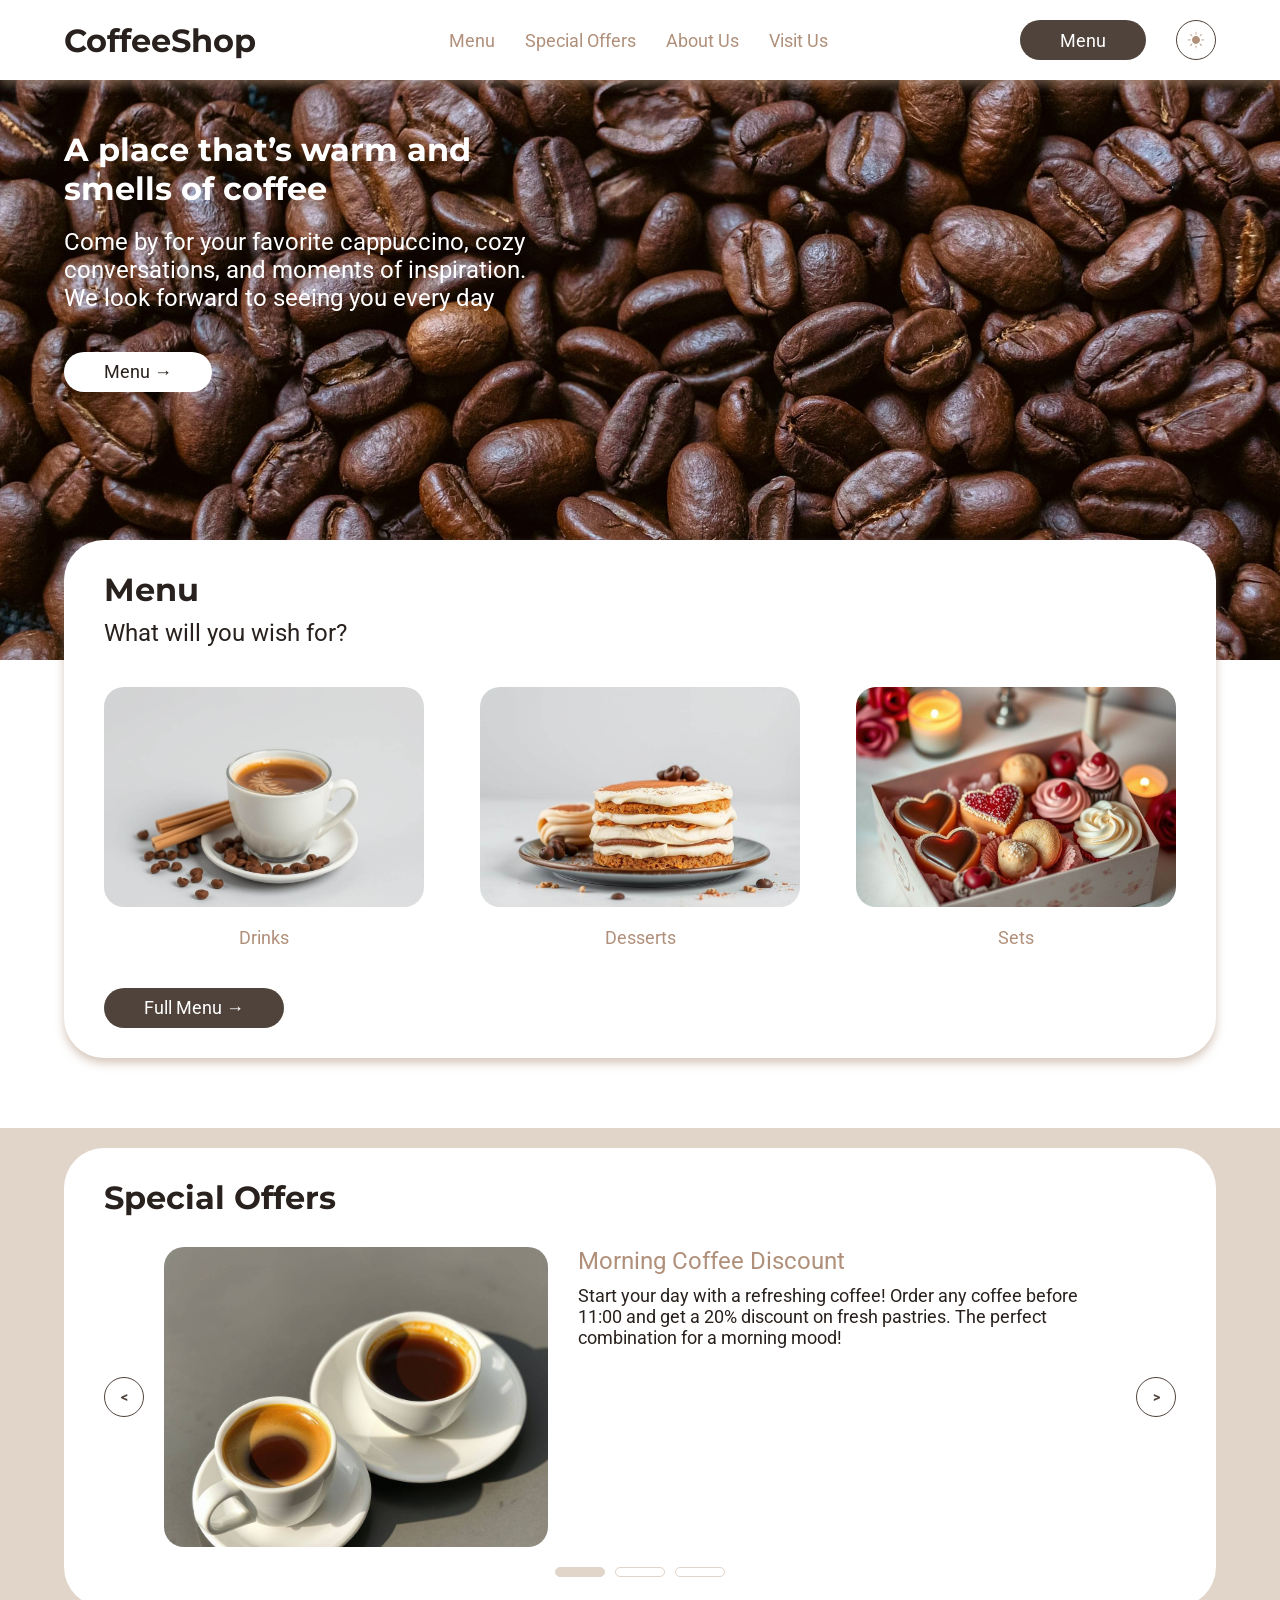
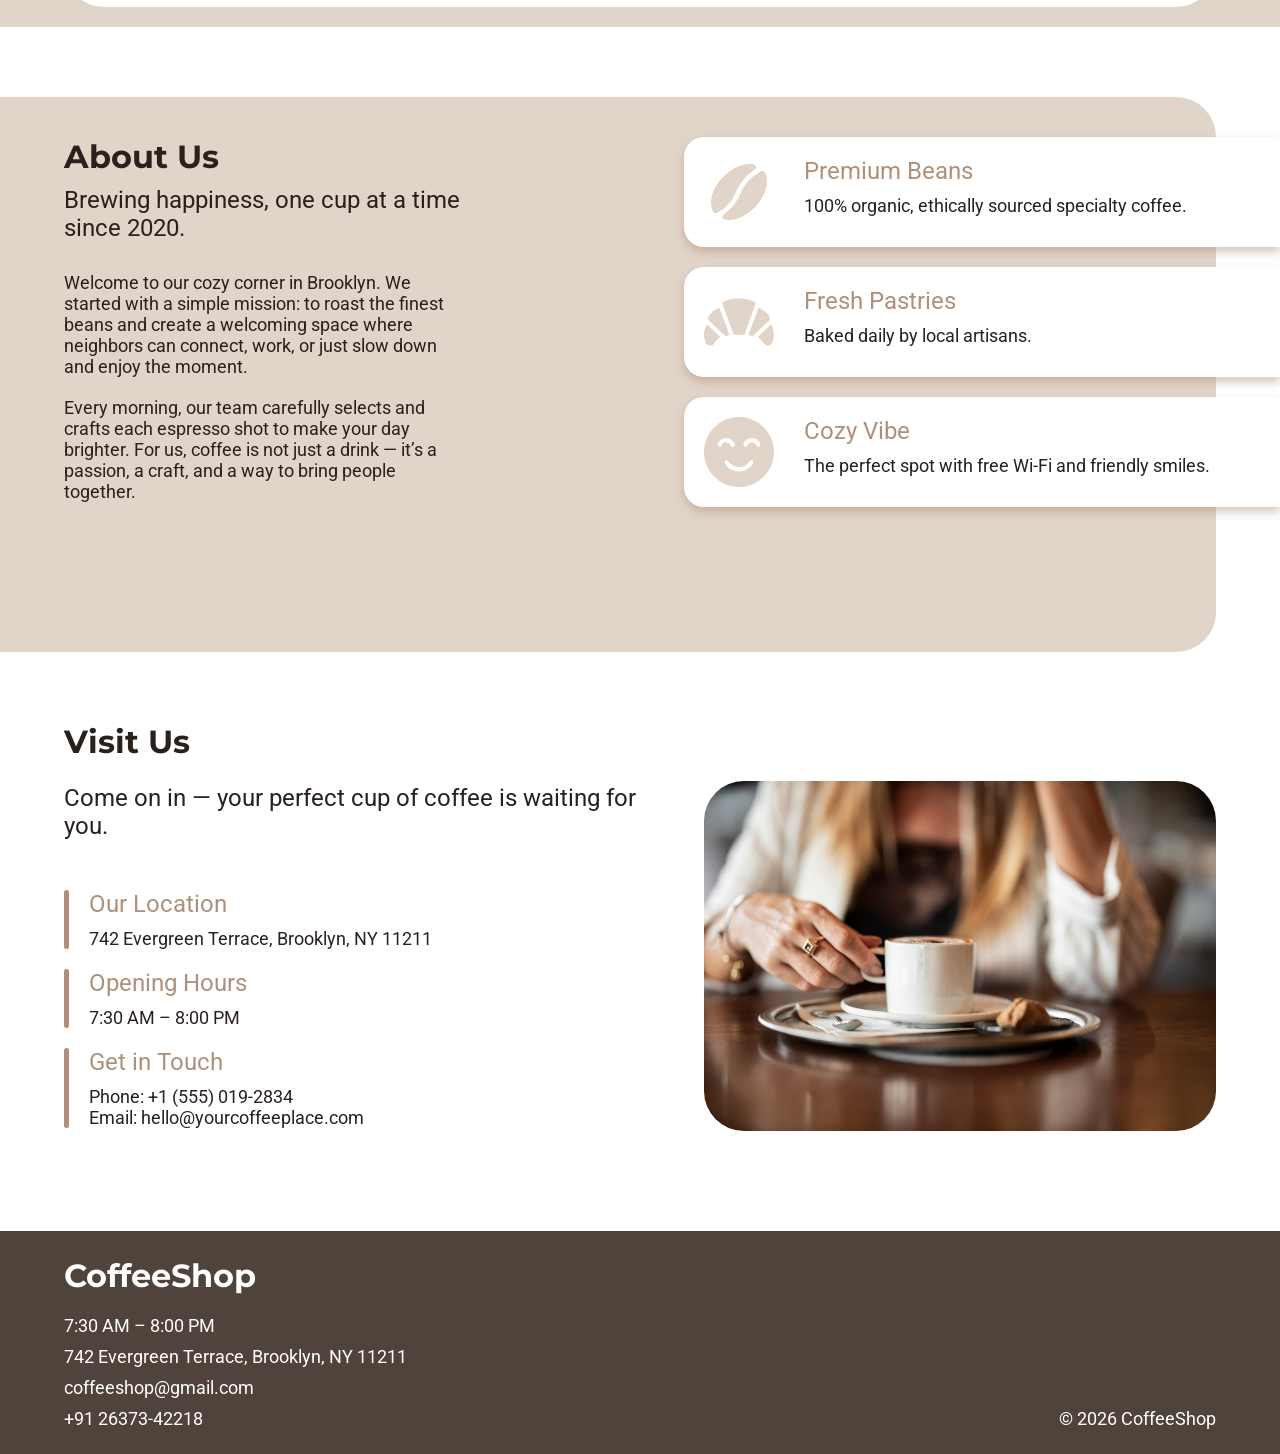
==== index.html @ b6a2ad68 "feat: add burger menu" ====
<!DOCTYPE html>
<html lang="en">
<head>
  <meta charset="UTF-8">
  <meta name="viewport" content="width=device-width, initial-scale=1.0">
  <link rel="stylesheet" href="css/style.css">
  <link rel="icon" href="assets/images/favicon.ico">
  <title>Landing Page</title>
</head>
<body id="body" class="light">
  <header class="header drop-shadow">
    <div class="flex-row main-container header__container">
      <h1 class="font-title-1"><a href="index.html">CoffeeShop</a></h1>
      <nav class="desktop">
        <ul class="flex-row gap-60 header-nav">
          <li><a class="font-body accent-text" href="#menu">Menu</a></li>
          <li><a class="font-body accent-text" href="#specialOffers">Special Offers</a></li>
          <li><a class="font-body accent-text" href="#aboutUs">About Us</a></li>
          <li><a class="font-body accent-text" href="#visitUs">Visit Us</a></li>
        </ul>
      </nav>
      <div class="flex-row gap-30">
        <button class="main-button desktop" onclick="window.location.href='menu.html'">Menu</button>
        <button class="icon-button burger-button" id="burgerButton"><img src="assets/images/burger-light.svg" alt="Burger Menu" id="burgerButtonIcon"></button>
        <button class="icon-button" onclick="changeTheme()" id="themeButton"><img src="assets/images/dark-theme.svg" alt="Change theme" id="themeButtonIcon"></button>
      </div>
    </div>
  </header>
  <main class="flex-col gap-70">
    <div id="burgerMenu" class="burger-menu main-container drop-shadow">
      <nav>
        <ul class="flex-col gap-20 header-nav">
          <li><a class="font-title-2 accent-text burger-link" href="index.html#menu">Menu</a></li>
          <li><a class="font-title-2 accent-text burger-link" href="index.html#specialOffers">Special Offers</a></li>
          <li><a class="font-title-2 accent-text burger-link" href="index.html#aboutUs">About Us</a></li>
          <li><a class="font-title-2 accent-text burger-link" href="index.html#visitUs">Visit Us</a></li>
        </ul>
      </nav>
    </div>
    <section class="hero" id="hero">
      <div class="flex-col gap-40 main-container">
        <div class="flex-col gap-20 hero__info">
          <h2 class="font-title-1 white-text">A place that’s warm and smells of coffee</h2>
          <p class="font-title-2 white-text">Come by for your favorite cappuccino, cozy conversations, and moments of inspiration. We look forward to seeing you every day</p>
        </div>
        <button class="main-button white-button" onclick="window.location.href='menu.html'">Menu →</button>
      </div>
    </section>
    <section class="flex-col gap-40 main-container menu drop-shadow" id="menu">
      <div class="flex-col gap-10">
        <h2 class="font-title-1">Menu</h2>
        <p class="font-title-2">What will you wish for?</p>
      </div>
      <div class="flex-row menu__categories">
        <div class="flex-col gap-20 menu__category">
          <a href="menu.html">
            <div class="image-wrapper">
              <img src="assets/images/drinks.jpg" alt="Drinks category">
            </div>
          </a>
          <p class="font-body accent-text">Drinks</p>
        </div>
        <div class="flex-col gap-20  menu__category">
          <a href="menu.html">
            <div class="image-wrapper">
              <img src="assets/images/desserts.jpg" alt="Desserts category">
            </div>
          </a>
          <p class="font-body accent-text">Desserts</p>
        </div>
        <div class="flex-col gap-20  menu__category">
          <a href="menu.html">
            <div class="image-wrapper">
              <img src="assets/images/desserts-for-two-set.jpg" alt="Sets category">
            </div>
          </a>
          <p class="font-body accent-text">Sets</p>
        </div>
      </div>
      <button class="main-button" onclick="window.location.href='menu.html'">Full Menu →</button>
    </section>
    <section class="flex-col gap-30 special-offers" id="specialOffers">
      <div class="flex-col gap-30 main-container">
        <h1 class="font-title-1">Special Offers</h1>
        <div class="flex-col gap-20 special-offers__carousel">
          <div class="flex-row gap-20 carousel__viewport">
            <button class="icon-button tablet" id="leftButton"><</button>
              <div class="flex-row gap-30 slide">
                <div class="image-wrapper">
                  <img id="slideImg" src="assets/images/morning-coffee-discount.jpg" alt="Morning Coffee Discount">
                </div>
                <div class="flex-col gap-10">
                  <h2 class="font-title-2 accent-text" id="slideTitle">Morning Coffee Discount</h2>
                  <p class="font-body" id="slideDescription">Start your day with a refreshing coffee! Order any coffee before 11:00 and get a 20% discount on fresh pastries. The perfect combination for a morning mood!</p>
                </div>
              </div>
            <button class="icon-button tablet" id="rightButton">></button>
          </div>
          <div class="flex-row gap-10" id="sliderIndicators">
            <div class="carousel__indicator active"></div>
            <div class="carousel__indicator"></div>
          </div>
        </div>
      </div>
    </section>
    <section id="aboutUs">
      <div class="about-us__bg">
        <div class="flex-col gap-30 about-us__info">
          <div class="flex-col gap-10">
            <h2 class="font-title-1">About Us</h2>
            <p class="font-title-2">Brewing happiness, one cup at a time since 2020.</p>
          </div>
          <div class="flex-col gap-20">
            <p class="font-body">Welcome to our cozy corner in Brooklyn. We started with a simple mission: to roast the finest beans and create a welcoming space where neighbors can connect, work, or just slow down and enjoy the moment.</p>
            <p class="font-body">Every morning, our team carefully selects and crafts each espresso shot to make your day brighter. For us, coffee is not just a drink — it’s a passion, a craft, and a way to bring people together.</p>
          </div>
        </div>
        <div class="flex-col gap-20 about-us__features">
          <div class="flex-row gap-30 about-us__feature-item drop-shadow">
            <div class="image-wrapper">
              <img id="iconCoffeeBean" src="assets/images/coffee-bean-light.svg" alt="">
            </div>
            <div class="flex-col gap-10">
              <p class="font-title-2 accent-text"> Premium Beans</p>
              <p class="font-body">100% organic, ethically sourced specialty coffee.</p>
            </div>
          </div>
          <div class="flex-row gap-30 about-us__feature-item drop-shadow">
            <div class="image-wrapper">
              <img id="iconBakery" src="assets/images/bakery-light.svg" alt="">
            </div>
            <div class="flex-col gap-10">
              <p class="font-title-2 accent-text">Fresh Pastries</p>
              <p class="font-body">Baked daily by local artisans.</p>
            </div>
          </div>
          <div class="flex-row gap-30 about-us__feature-item drop-shadow">
            <div class="image-wrapper">
              <img id="iconSmile" src="assets/images/smile-light.svg" alt="">
            </div>
            <div class="flex-col gap-10">
              <p class="font-title-2 accent-text">Cozy Vibe</p>
              <p class="font-body">The perfect spot with free Wi-Fi and friendly smiles.</p>
            </div>
          </div>
        </div>
      </div>
    </section>
    <section class="flex-col gap-20 main-container visit-us" id="visitUs">
      <h2 class="font-title-1">Visit Us</h2>
      <div class="flex-row gap-40 visit-us__info">
        <div class="flex-col gap-50">
          <p class="font-title-2">Come on in — your perfect cup of coffee is waiting for you.</p>
          <div class="flex-col gap-20">
            <div class="flex-row gap-20">
              <div class="visit-us__indicator"></div>
              <div class="flex-col gap-10">
                <h3 class="font-title-2 accent-text">Our Location</h3>
                <p class="font-body">742 Evergreen Terrace, Brooklyn, NY 11211</p>
              </div>
            </div>
            <div class="flex-row gap-20">
              <div class="visit-us__indicator"></div>
              <div class="flex-col gap-10">
                <h3 class="font-title-2 accent-text">Opening Hours</h3>
                <p class="font-body">7:30 AM – 8:00 PM</p>
              </div>
            </div>
            <div class="flex-row gap-20">
              <div class="visit-us__indicator"></div>
              <div class="flex-col gap-10">
                <h3 class="font-title-2 accent-text">Get in Touch</h3>
                <p class="font-body">Phone: +1 (555) 019-2834<br>Email: hello@yourcoffeeplace.com</p>
              </div>
            </div>
          </div>
        </div>
        <div class="image-wrapper">
          <img src="assets/images/visit-us.jpg" alt="">
        </div>
      </div>
    </section>
  </main>
  <footer class="footer">
    <div class="flex-row main-container">
      <div class="flex-col gap-20">
        <p class="font-title-1 white-text">CoffeeShop</p>
        <ul class="flex-col gap-10">
          <li><p class="font-body white-text">7:30 AM – 8:00 PM</p></li>
          <li><a target="_blank" href="https://maps.app.goo.gl/vK4vZaT15pXgo4U5A" class="font-body white-text">742 Evergreen Terrace, Brooklyn, NY 11211</a></li>
          <li><a target="_blank" href="mailto:coffeeshop@gmail.com" class="font-body white-text">coffeeshop@gmail.com</a></li>
          <li><a target="_blank" href="tel:+912637342218" class="font-body white-text">+91 26373-42218</a></li>
        </ul>
      </div>
      <p class="font-body white-text">© 2026 CoffeeShop</p>
    </div>
  </footer>
  <script src="js/main.js"></script>
</body>
</html>
---- css/style.css ----
@font-face {
  font-family: Roboto;
  src: url(/assets/fonts/Roboto-VariableFont_wdth\,wght.ttf);
}

@font-face {
  font-family: Montserrat;
  src: url(/assets/fonts/Montserrat-VariableFont_wght.ttf);
}

html {
  scroll-behavior: smooth;
}

body.dark {
  --color-background: var(--clr-primitive-dark-brown);
  --color-text-main: var(--clr-primitive-white);
  --color-second-background: var(--clr-primitive-brown);
  --color-buttons: var(--clr-primitive-light-brown);

  --color-white: var(--clr-primitive-white);
  --color-accent: var(--clr-primitive-brown);
  --color-light-accent: var(--clr-primitive-light-brown);
  --color-beige: var(--clr-primitive-beige);
  --color-gray: var(--clr-primitive-gray);
  --color-black: var(--clr-primitive-black);

  .drop-shadow {
    filter: drop-shadow(0px 5px 5px var(--clr-primitive-black-50));
  }
}

body.light {
  --color-background: var(--clr-primitive-white);
  --color-text-main: var(--clr-primitive-black);
  --color-second-background: var(--clr-primitive-beige);
  --color-buttons: var(--clr-primitive-brown);

  --color-white: var(--clr-primitive-white);
  --color-accent: var(--clr-primitive-brown);
  --color-light-accent: var(--clr-primitive-light-brown);
  --color-beige: var(--clr-primitive-beige);
  --color-gray: var(--clr-primitive-gray);
  --color-black: var(--clr-primitive-black);
  
  .drop-shadow {
    filter: drop-shadow(0px 5px 5px var(--clr-primitive-light-brown-50));
  }
}

body {
  display: flex;
  flex-direction: column;
  min-height: 100vh;
  background-color: var(--color-background);
}

main{
  flex: 1 0 auto;
}

section {
  scroll-margin-top: 100px;
}

:root {
  --clr-primitive-white: #FFFFFF;
  --clr-primitive-gray: #D9D9D9;
  --clr-primitive-brown: #50433C;
  --clr-primitive-dark-brown: #3a2f29;
  --clr-primitive-light-brown: #B0907A;
  --clr-primitive-light-brown-50: #b0907a83;
  --clr-primitive-beige: #E1D4C9;
  --clr-primitive-black: #29211d;
  --clr-primitive-black-50: #29211dbe;

  --color-text-main: var(--clr-primitive-black);
  --color-text-accent: var(--clr-primitive-light-brown);
  --color-text-white: var(--clr-primitive-white);

  --font-montserrat: 'Montserrat';
  --font-roboto: 'Roboto';

  --fs-h1: 32px;
  --fs-h2: 24px;
  --fs-body: 18px;
  --fs-caption: 14px;
  
  --fw-bold: 700;
  --fw-regular: 400;
}

a {
  text-decoration: none;
}

a:hover {
  text-decoration: underline;
}

h1 a {
  color: var(--color-text-main);
}

.font-title-1 {
  font-family: var(--font-montserrat);
  font-size: var(--fs-h1);
  font-weight: var(--fw-bold);
  color: var(--color-text-main);
}

.font-title-2 {
  font-family: var(--font-roboto);
  font-size: var(--fs-h2);
  font-weight: var(--fw-regular);
  color: var(--color-text-main);
}

.font-body {
  font-family: var(--font-roboto);
  font-size: var(--fs-body);
  font-weight: var(--fw-regular);
  color: var(--color-text-main);
}

.font-caption {
  font-family: var(--font-roboto);
  font-size: var(--fs-caption);
  color: var(--color-text-main);
  font-weight: var(--fw-regular);
}

.white-text {
  color: var(--color-text-white);
}

.accent-text {
  color: var(--color-text-accent);
}

* {
  margin: 0;
  padding: 0;
  box-sizing: border-box;
}

.main-container {
  margin: 0 auto;
  width: 1200px;
}

.header {
  background-color: var(--color-background);
  position: sticky;
  z-index: 10;
  top: 0;
}

.header ul, .footer ul {
  list-style: none;
}

.header__container {
  justify-content: space-between;
  height: 80px;
  align-items: center;
}

.main-button {
  background-color: var(--color-buttons);
  height: 40px;
  border: none;
  padding: 0 40px;
  border-radius: 20px;
  color: var(--color-text-white);
  font-family: var(--font-roboto);
  font-size: var(--fs-body);
  width: fit-content;
  transition: 0.3s;
}

.main-button:hover {
  background-color: var(--color-light-accent);
  color: var(--color-white);
  filter: drop-shadow(0px 0px 5px var(--color-light-accent) );
}

.icon-button {
  flex-shrink: 0;
  border: 1px solid var(--color-buttons);
  width: 40px;
  color: var(--color-buttons);
  height: 40px;
  font-family: var(--font-roboto);
  font-size: var(--fs-caption);
  font-weight: var(--fw-bold);
  background-color: var(--color-background);
  border-radius: 100px;
  transition: 0.2s;
  display: flex;
  align-items: center;
  justify-content: center;
}

.menu-grid-section{
  .main-container{
    align-items: center;
  }
}

.icon-button img {
  width: 20px;
}

.icon-button:hover{
  color: var(--color-text-accent);
  filter: drop-shadow(0px 0px 5px var(--color-beige) );
  border: 1px solid var(--color-light-accent);
}

.white-button {
  background-color: var(--color-white);
  color: var(--color-black);
}

.hero {
  height: 580px;
  background-color: var(--color-gray);
  background-image: url(/assets/images/hero-bg.jpg);
  background-position: center;
  background-repeat: no-repeat;
  background-size: cover;
  position: relative;
}

.hero__info{
  padding-top: 50px;
  width: 500px;
}

.menu {
  border-radius: 40px;
  padding: 30px 40px;
  margin-top: -190px;
  background-color: var(--color-background);

  .image-wrapper{
    width: 300px;
    height: 250px;
    border-radius: 20px;
    cursor: pointer;
  }

  img:hover {
    transform: scale(115%);
  }
}

.menu__categories {
  justify-content: space-between;
}

.menu__category {
  align-items: center;
}

.about-us__bg {
  position: relative;
  border-radius: 0 40px 40px 0;
  background-color: var(--color-second-background);
  margin-right: calc(( 100vw - 1200px)/2);
  padding: 40px 0 150px;
  padding-left: calc(( 100vw - 1200px)/2);
}

.about-us__features{
  display: flex;
  flex-direction: column;
  gap: 20px;
  position: absolute;
  top: 40px;
  right: calc(( 100vw - 1200px)/2*-1);

  .image-wrapper {
    width: 70px;
    height: 70px;
    border-radius: 10px;
  }
}

.about-us__feature-item {
  padding: 20px;
  border-radius: 20px 0 0 20px;
  background-color: var(--color-background);
  padding-right: calc(( 100vw - 1100px)/2);
}

.visit-us {
  .image-wrapper {
    border-radius: 40px;
    width: 670px;
    height: 350px;
  }
}

.image-wrapper {
  overflow: hidden;
  position: relative;
  flex-shrink: 0;

  img {
    position: absolute;
    width: 100%;
    height: 100%;
    object-fit: cover;
    object-position: center;
    transition: 0.5s;
  }
}

.about-us__info {
  width: 500px;
}
.flex-col{
  display: flex;
  flex-direction: column;
}
.flex-row{
  display: flex;
}

.gap-10{
  gap: 10px;
}
.gap-20{
  gap: 20px;
}
.gap-30{
  gap: 30px;
}
.gap-40{
  gap: 40px;
}
.gap-50{
  gap: 50px;
}
.gap-60{
  gap: 60px;
}
.gap-70{
  gap: 70px;
}

.visit-us__indicator {
  width: 5px;
  border-radius: 10px;
  background-color: var(--color-light-accent);
}

.visit-us__info {
  justify-content: space-between;
  align-items: center;
}

.footer {
  margin-top: 100px;
  background-color: var(--color-accent);
  padding: 25px 0;
  flex-shrink: 0;

  .main-container {
    justify-content: space-between;
    align-items: flex-end;
  }
}

.carousel__viewport {
  width: 100%;
  justify-content: space-between;
  align-items: center;
  
  .image-wrapper {
    width: 500px;
    height: 400px;
    border-radius: 20px;
  }

  .slide {
    width: 100%;
  }

}

.special-offers__carousel {
  align-items: center;
}

.carousel__indicator {
  width: 50px;
  height: 10px;
  border: 1px solid var(--color-second-background);
  border-radius: 100px;
}

.carousel__indicator.active {
  background-color: var(--color-second-background);
}

.special-offers {
  background-color: var(--color-second-background);
  padding: 20px 0;

  .main-container {
    border-radius: 40px;
    padding: 30px 40px;
    background-color: var(--color-background);
  }
}

.burger-menu{
  padding: 30px;
  background-color: var(--color-background);
  border-radius: 0 0 20px 20px;
  position: fixed;
  top: -100%;
  left: 50vw;
  transform: translateX(-50%);
  z-index: 5;
  transition: 0.3s;

  ul {
    list-style: none;
  }
}

.burger-button {
  display: none;
}

.burger-menu.active {
  top: 80px;
}

button {
  cursor: pointer;
}

.menu-section-heading {
  display: flex;
  gap: 50px;
  align-items: center;
  margin-bottom: 30px;
}
.pins{
  flex-wrap: wrap;
}
.menu-section-heading-line {
  height: 5px;
  width: 100%;
  background-color: var(--color-light-accent);
}
.menu-section-heading-line.left {
  border-radius: 0 10px 10px 0;
}
.menu-section-heading-line.right {
  border-radius: 10px 0 0 10px;
}

.menu-item {
  padding: 15px;
  background-color: var(--color-background);
  border-radius: 20px;
  width: min-content;

  .image-wrapper {
    width: 320px;
    height: 270px;
    border-radius: 10px;
    cursor: pointer;
  }
 
  img:hover {
    transform: scale(115%);
  }
}

.top-section {
  margin-top: 50px;
}

.menu-grid {
  justify-content: center;
  flex-wrap: wrap;
}

.pin {
  border: 1px solid var(--color-light-accent);
  border-radius: 100px;
  padding: 5px 30px;
  background-color: var(--color-background);
  font-family: var(--font-roboto);
  font-size: var(--fs-body);
  color: var(--color-text-accent);
  width: fit-content;
  transition: 0.2s;
}

.pin:hover {
  filter: drop-shadow(0px 0px 5px var(--color-light-accent) );
}

.pin.active {
  color: var(--color-text-white);
  background-color: var(--color-light-accent);
}

.backdrop {
  width: 100vw;
  height: 100vh;
  position: fixed;
  z-index: 10;
  opacity: 0;
  pointer-events: none;
  transition: opacity 0.3s ease;
  background-color: var(--clr-primitive-black-50);
}

.backdrop.active {
  opacity: 1;
  pointer-events: all;
}

.modal-window {
  width: 950px;
  padding: 20px;
  border-radius: 20px;
  background-color: var(--color-background);
  position: absolute;
  z-index: 100;
  top: calc(40vh/2);
  left: -100%;
  transition: 0.3s;

  .image-wrapper {
    width: 400px;
    height: 360px;
    border-radius: 10px;
  }
}

.modal-window.active{
  display: flex;
  left: 50vw;
  transform: translateX(-50%);
}

.modal-window__info {
  width: 100%;
}

.modal-window__buttons {
  height: 100%;
}

.modal-window__title {
  justify-content: space-between;
}

.modal-window__caption {
  margin-left: 10px;
}

.modal-window__total {
  justify-content: space-between;
}

.modal-separator {
  height: 3px;
  width: 100%;
  flex-shrink: 0;
  background-color: var(--color-light-accent);
  border-radius: 10px;
}

.modal-button {
  width: 50px;
  height: 50px;
  border: 1px solid var(--color-light-accent);
  background-color: var(--color-background);
  border-radius: 100px;
  color: var(--color-text-main);
  font-family: var(--font-roboto);
  font-size: var(--fs-body);
  transition: 0.2s;
}

.modal-button:hover {
  filter: drop-shadow(0px 0px 5px var(--color-light-accent) );
}

.modal-button.active {
  background-color: var(--color-light-accent);
  color: var(--color-text-white);
}

@media screen and (max-width: 1300px) {
  .main-container {
    width: 90vw;
  }

  .about-us__bg {
    margin-right: calc((10vw)/2);
    padding-left: calc((10vw)/2);
  }

  .about-us__features{
    right: calc((10vw)/2*-1);
  }

  .carousel__viewport {
    .image-wrapper {
      width: 30vw;
      height: 300px;
    }
  }

  .menu {
    .image-wrapper {
      width: 25vw;
      height: 220px;
    }
  }

  .about-us__feature-item {
    padding-right: calc(10vw/2);
    box-sizing: content-box;
    width: 40vw;
  }

  .visit-us {
    .image-wrapper {
      width: 40vw;
      height: 350px;
    }
  }

  .about-us__info {
    width: 400px;
  }

  .modal-window {
    width: 80vw;
    .image-wrapper {
      width: 30vw;
    }
  }

  .header-nav {
    gap: 30px;
  }
}

@media screen and (max-width: 1000px) {

  .desktop {
    display: none;
  }

  .mobile {
    display: block;
  }

  .about-us__features .image-wrapper {
    width: 40px;
    height: 40px;
  }

  .about-us__info {
    width: 40vw;
  }

  .menu-item .image-wrapper {
    width: 250px ;
    height: 200px;
  }

  .modal-window {
    .image-wrapper {
      height: 250px;
    }
  }

  .burger-button {
    display: flex;
  }
}

@media screen and (max-width: 800px) {
  .tablet {
    display: none;
  }
  
  .menu {
    border-radius: 20px;
    padding: 20px;
  }

  .special-offers .main-container {
    padding: 20px;
    border-radius: 20px;
  }
  .carousel__viewport {

    .image-wrapper {
      width: 100%;
      height: 500px;
    }
  }
  .slide{
    flex-direction: column;
    
  }
  .visit-us__info {
    flex-direction: column;
    align-items: flex-start;
  }
  .visit-us {
    .image-wrapper {
      width: 100%;
    }
  }
  .footer {
    margin-top: 50px;
  }
  .about-us__info {
    width: 80vw;
  }
  .about-us__features {
    position: relative;
    top: 0;
  }
  .hero {
    height: 650px;
  }
  .hero__info{
    width: 100%;
  }
  .about-us__feature-item {
    width: 100%;
    box-sizing: border-box;
    padding-right: 40px;
  }
  .about-us__bg {
    display: flex;
    flex-direction: column;
    gap: 40px;
    padding-bottom: 50px;
  }
  .footer .main-container{
    align-items: flex-start;
    gap: 30px;
    flex-direction: column;
  }
  .menu .image-wrapper{
    height: 150px;
  }

  .modal-window {
    .image-wrapper {
      height: 200px;
    }
  }
}
@media screen and (max-width: 670px) {
  .menu-item .image-wrapper {
    width: 80vw ;
    height: 300px;
  }

  .modal-window {
    flex-direction: column;

    .image-wrapper {
      width: 100%;
      height: 300px;
    }
  }

  .pin {
    padding: 5px 20px;
  }
  .pins {
    gap: 20px;
  }
}
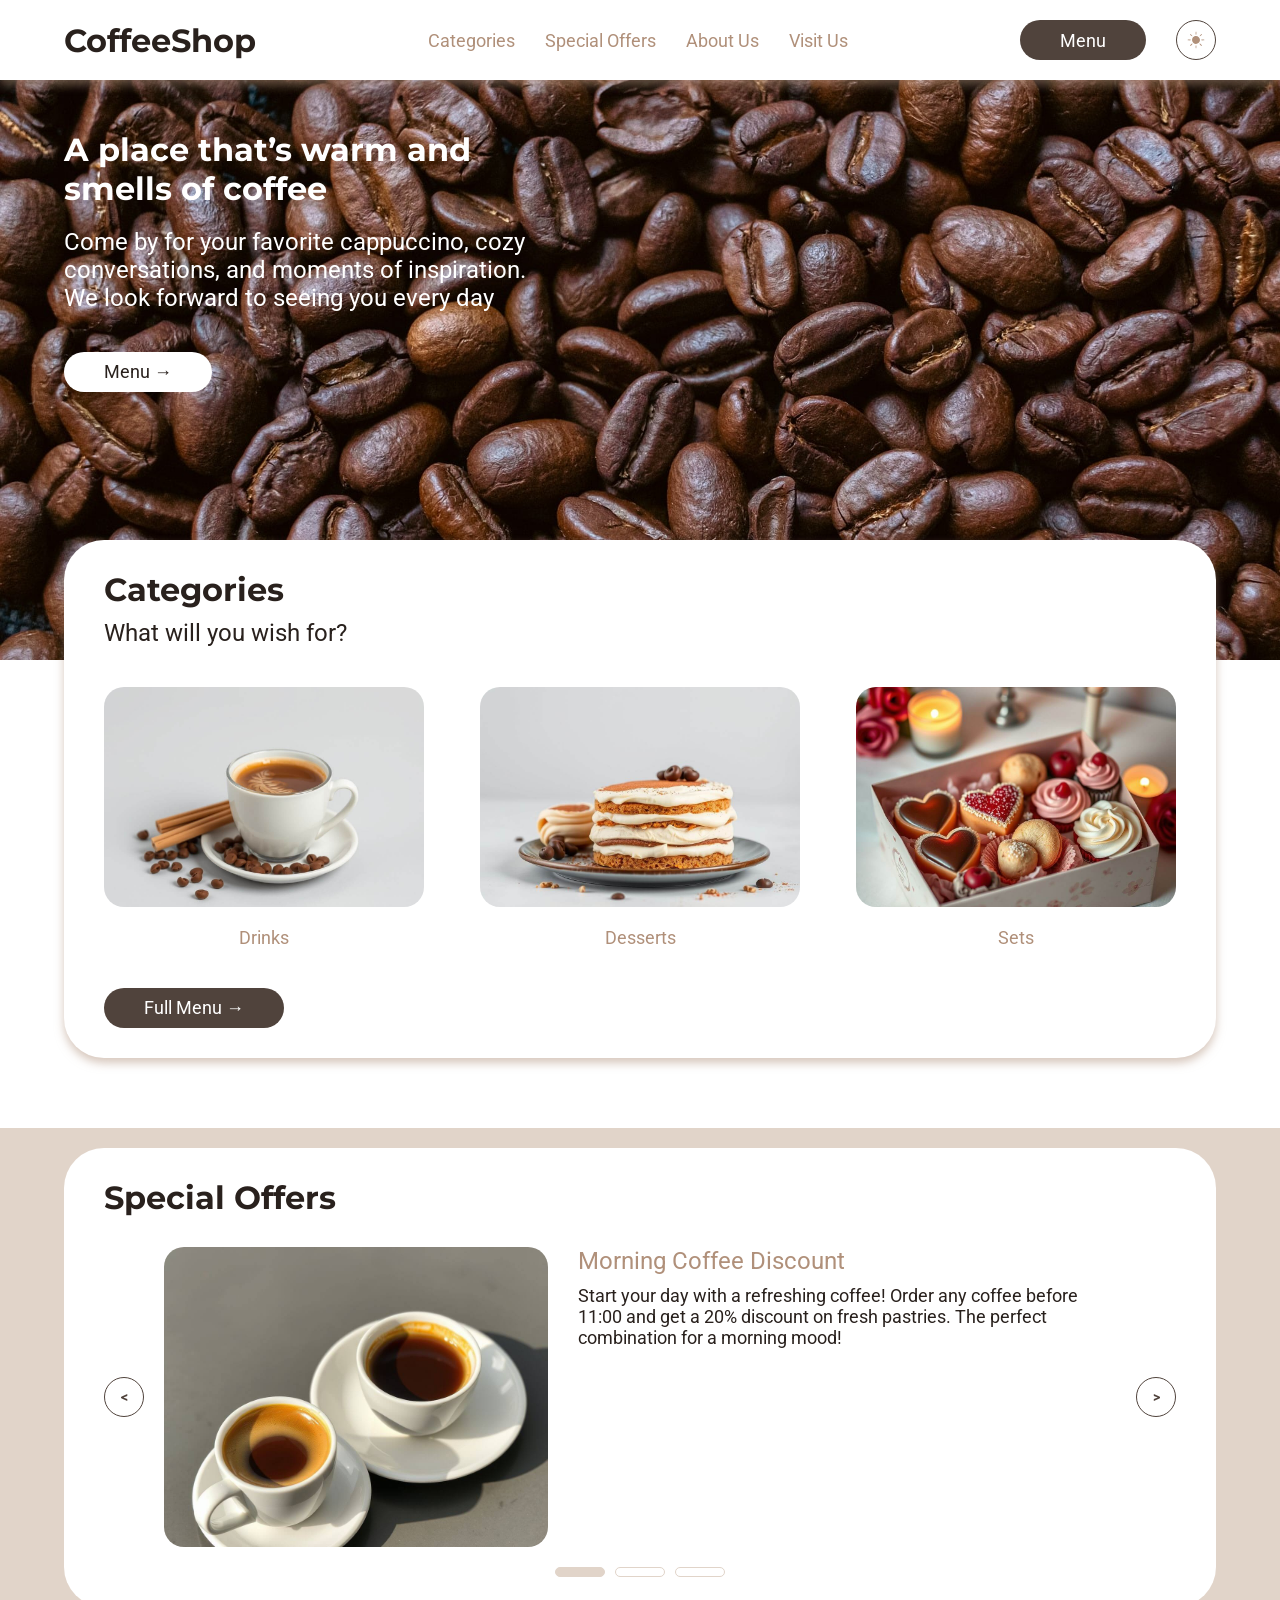
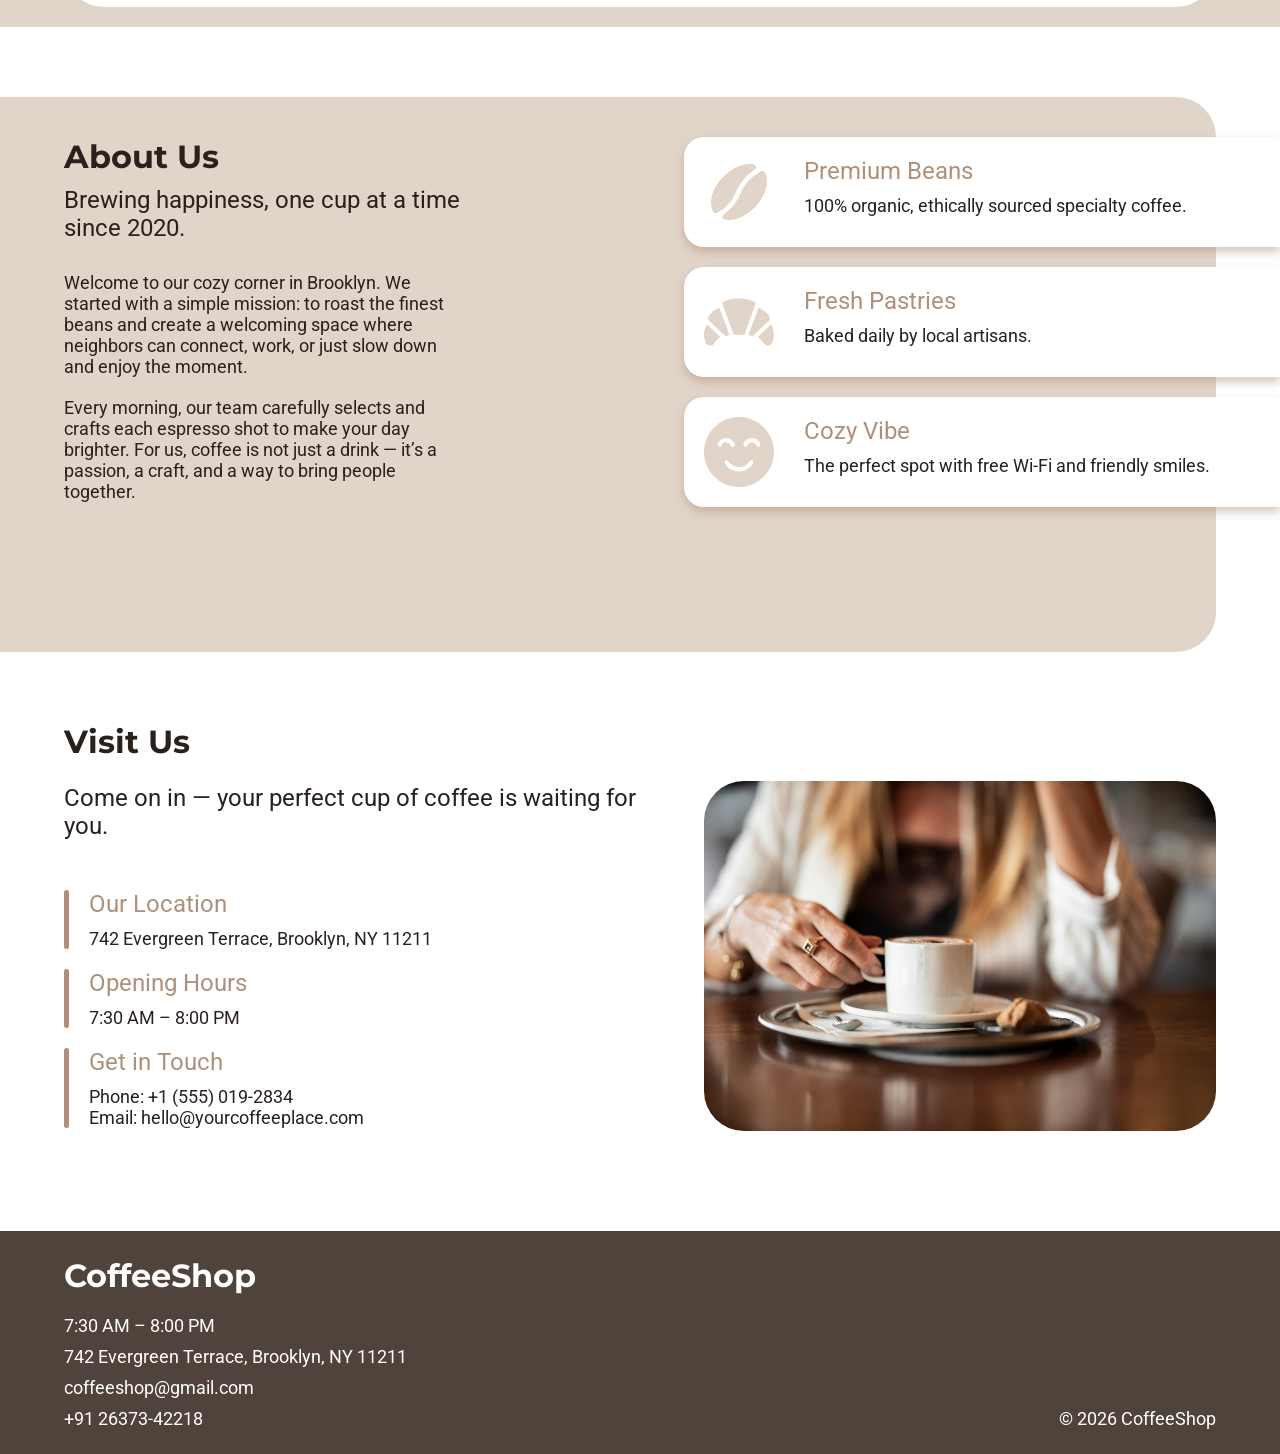
==== commit 30d5d6d4: "fix: fix categories section" ====
--- a/index.html
+++ b/index.html
@@ -5,7 +5,7 @@
   <meta name="viewport" content="width=device-width, initial-scale=1.0">
   <link rel="stylesheet" href="css/style.css">
   <link rel="icon" href="assets/images/favicon.ico">
-  <title>Landing Page</title>
+  <title>CoffeeShop</title>
 </head>
 <body id="body" class="light">
   <header class="header drop-shadow">
@@ -13,7 +13,7 @@
       <h1 class="font-title-1"><a href="index.html">CoffeeShop</a></h1>
       <nav class="desktop">
         <ul class="flex-row gap-60 header-nav">
-          <li><a class="font-body accent-text" href="#menu">Menu</a></li>
+          <li><a class="font-body accent-text" href="#menu">Categories</a></li>
           <li><a class="font-body accent-text" href="#specialOffers">Special Offers</a></li>
           <li><a class="font-body accent-text" href="#aboutUs">About Us</a></li>
           <li><a class="font-body accent-text" href="#visitUs">Visit Us</a></li>
@@ -30,7 +30,7 @@
     <div id="burgerMenu" class="burger-menu main-container drop-shadow">
       <nav>
         <ul class="flex-col gap-20 header-nav">
-          <li><a class="font-title-2 accent-text burger-link" href="index.html#menu">Menu</a></li>
+          <li><a class="font-title-2 accent-text burger-link" href="index.html#menu">Categories</a></li>
           <li><a class="font-title-2 accent-text burger-link" href="index.html#specialOffers">Special Offers</a></li>
           <li><a class="font-title-2 accent-text burger-link" href="index.html#aboutUs">About Us</a></li>
           <li><a class="font-title-2 accent-text burger-link" href="index.html#visitUs">Visit Us</a></li>
@@ -48,12 +48,12 @@
     </section>
     <section class="flex-col gap-40 main-container menu drop-shadow" id="menu">
       <div class="flex-col gap-10">
-        <h2 class="font-title-1">Menu</h2>
+        <h2 class="font-title-1">Categories</h2>
         <p class="font-title-2">What will you wish for?</p>
       </div>
       <div class="flex-row menu__categories">
         <div class="flex-col gap-20 menu__category">
-          <a href="menu.html">
+          <a href="menu.html?category=drinks">
             <div class="image-wrapper">
               <img src="assets/images/drinks.jpg" alt="Drinks category">
             </div>
@@ -61,7 +61,7 @@
           <p class="font-body accent-text">Drinks</p>
         </div>
         <div class="flex-col gap-20  menu__category">
-          <a href="menu.html">
+          <a href="menu.html?category=desserts">
             <div class="image-wrapper">
               <img src="assets/images/desserts.jpg" alt="Desserts category">
             </div>
@@ -69,7 +69,7 @@
           <p class="font-body accent-text">Desserts</p>
         </div>
         <div class="flex-col gap-20  menu__category">
-          <a href="menu.html">
+          <a href="menu.html?category=sets">
             <div class="image-wrapper">
               <img src="assets/images/desserts-for-two-set.jpg" alt="Sets category">
             </div>
--- a/css/style.css
+++ b/css/style.css
@@ -1,11 +1,11 @@
 @font-face {
   font-family: Roboto;
-  src: url(/assets/fonts/Roboto-VariableFont_wdth\,wght.ttf);
+  src: url(../assets/fonts/Roboto-VariableFont_wdth\,wght.ttf);
 }
 
 @font-face {
   font-family: Montserrat;
-  src: url(/assets/fonts/Montserrat-VariableFont_wght.ttf);
+  src: url(../assets/fonts/Montserrat-VariableFont_wght.ttf);
 }
 
 html {
@@ -226,7 +226,7 @@
 .hero {
   height: 580px;
   background-color: var(--color-gray);
-  background-image: url(/assets/images/hero-bg.jpg);
+  background-image: url(../assets/images/hero-bg.jpg);
   background-position: center;
   background-repeat: no-repeat;
   background-size: cover;
@@ -445,6 +445,10 @@
   cursor: pointer;
 }
 
+.menu-title {
+  text-transform: capitalize;
+}
+
 .menu-section-heading {
   display: flex;
   gap: 50px;
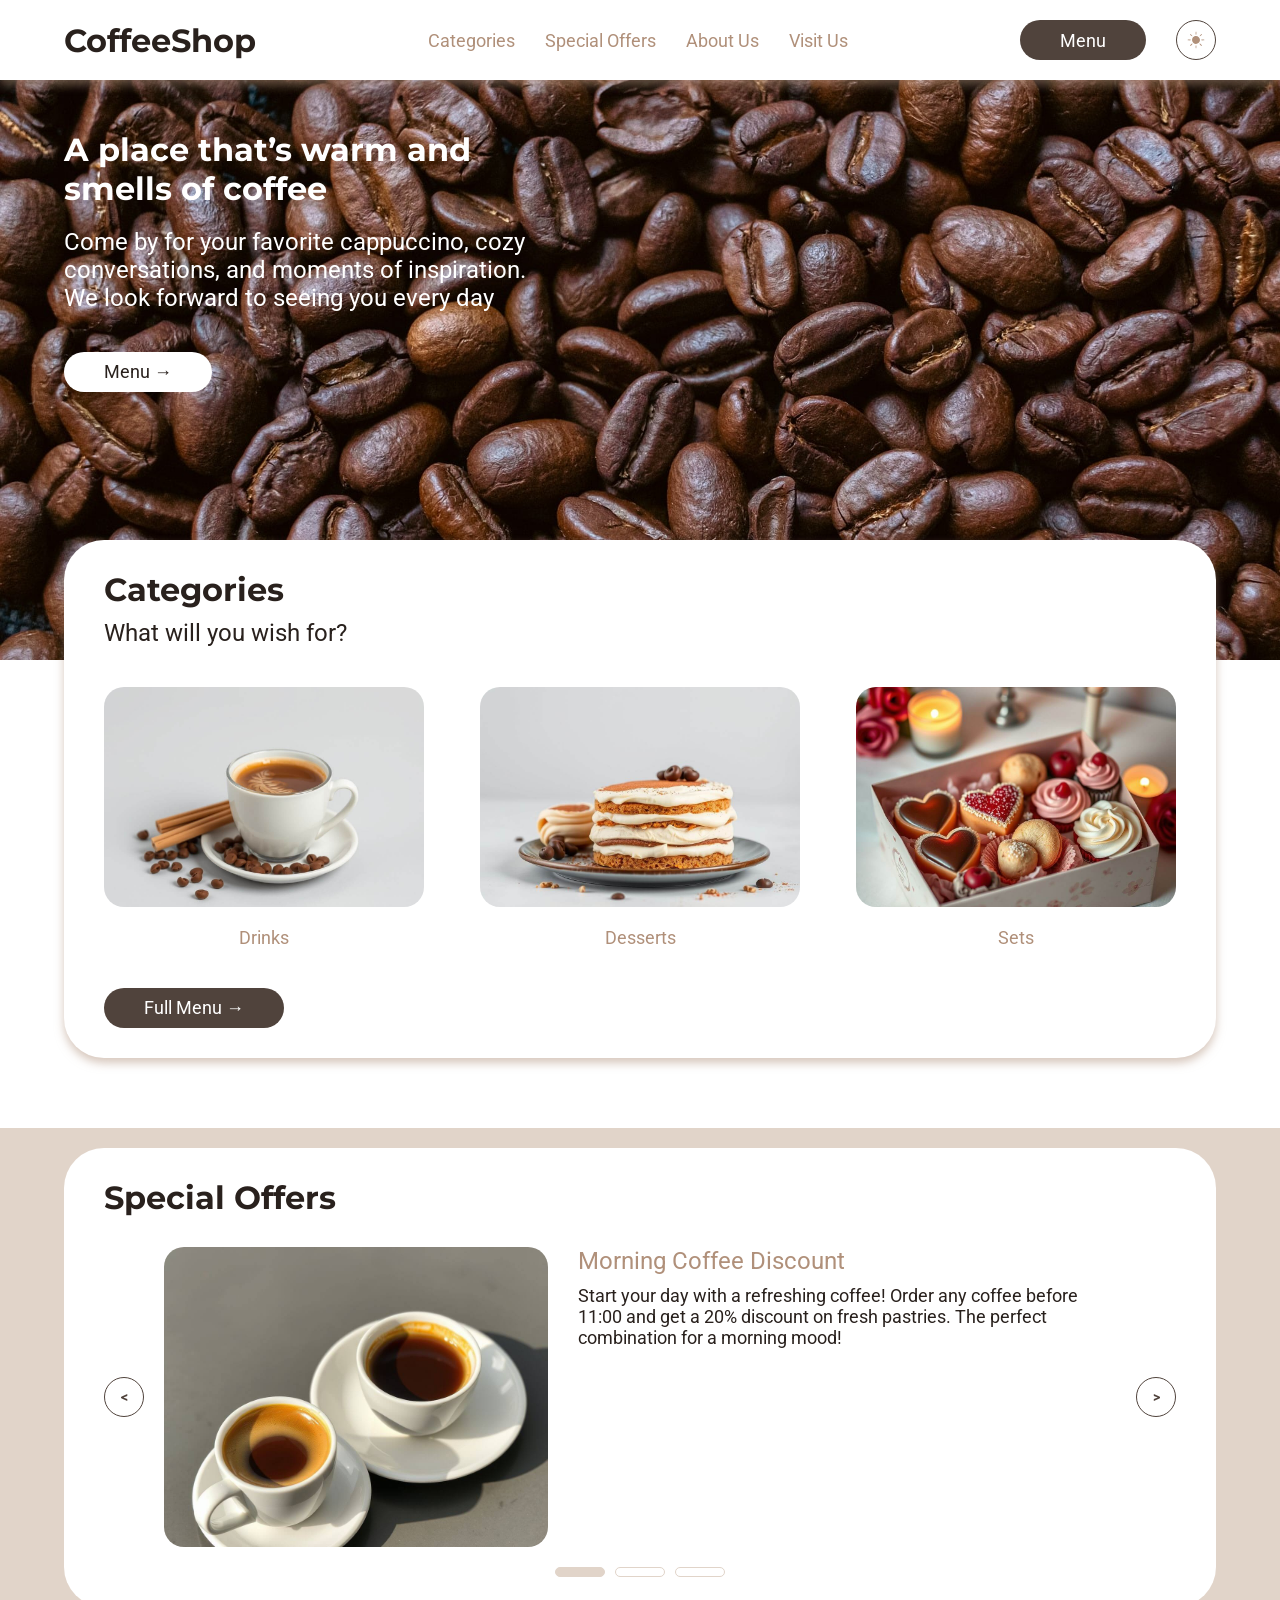
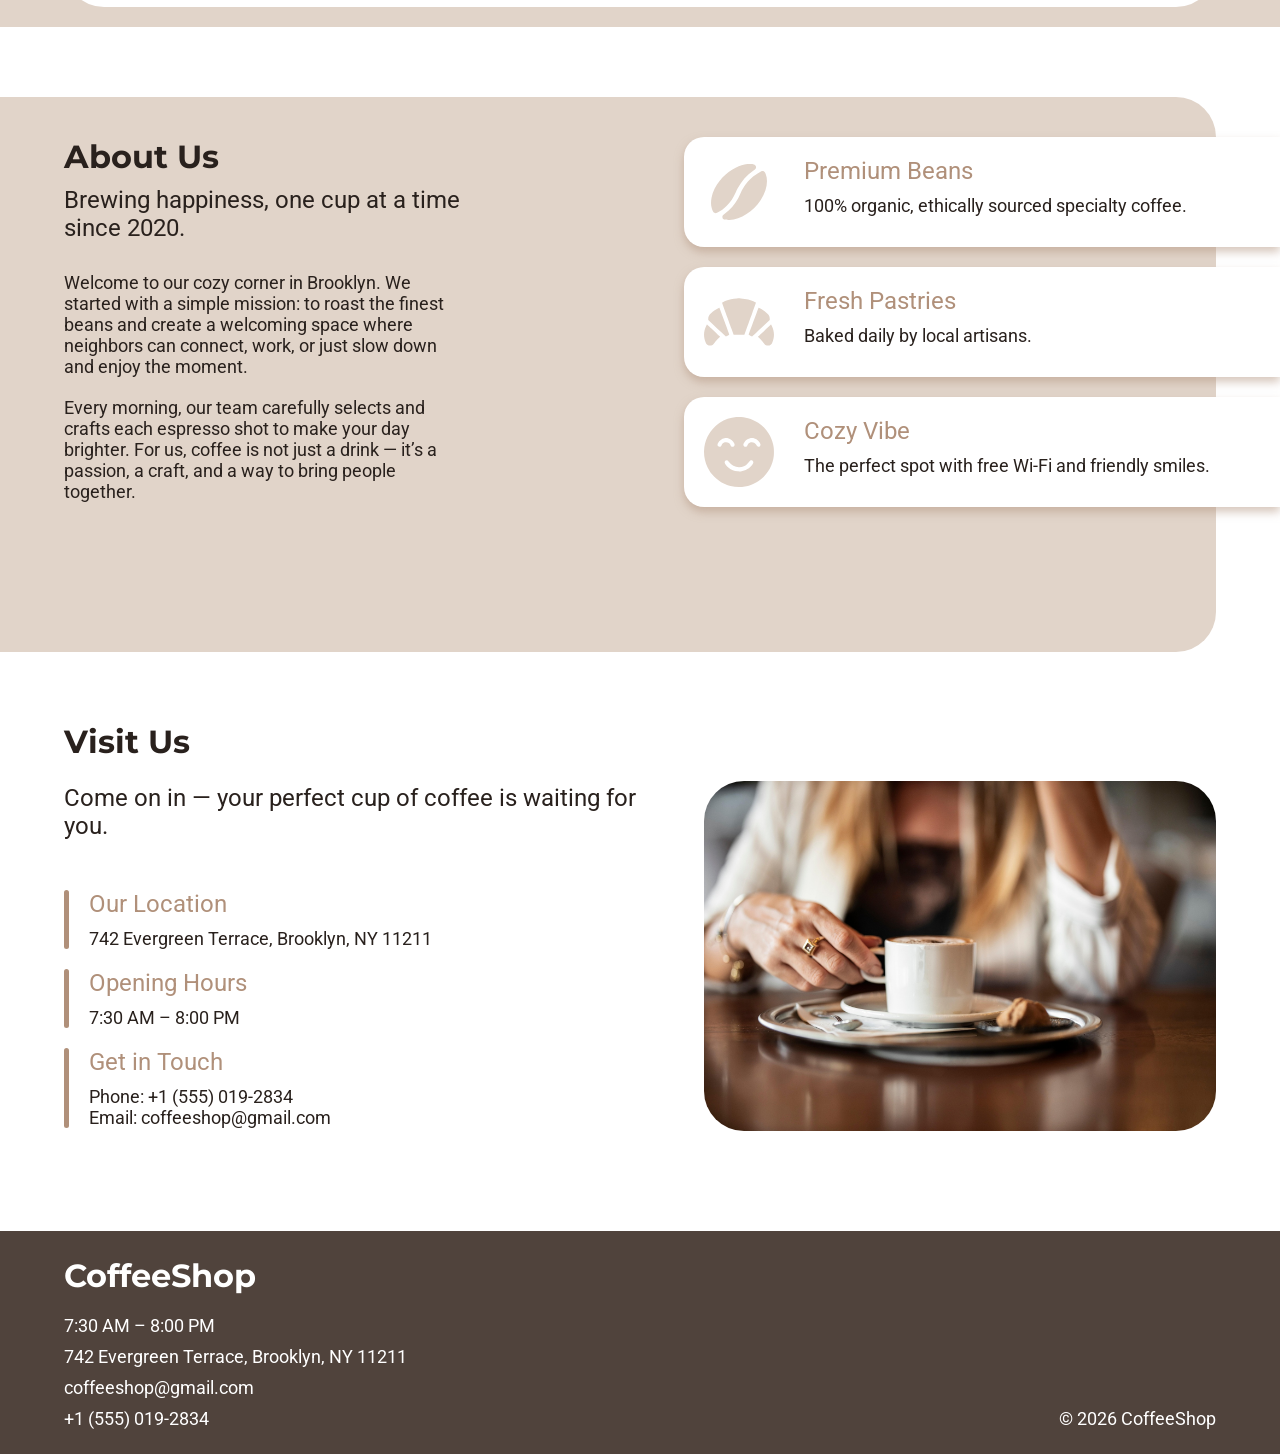
==== commit 960059f6: "fix: fix contacts" ====
--- a/index.html
+++ b/index.html
@@ -34,6 +34,9 @@
           <li><a class="font-title-2 accent-text burger-link" href="index.html#specialOffers">Special Offers</a></li>
           <li><a class="font-title-2 accent-text burger-link" href="index.html#aboutUs">About Us</a></li>
           <li><a class="font-title-2 accent-text burger-link" href="index.html#visitUs">Visit Us</a></li>
+          <li>
+            <button class="main-button burger-link" onclick="window.location.href='menu.html'">Menu</button>
+          </li>
         </ul>
       </nav>
     </div>
@@ -81,7 +84,7 @@
     </section>
     <section class="flex-col gap-30 special-offers" id="specialOffers">
       <div class="flex-col gap-30 main-container">
-        <h1 class="font-title-1">Special Offers</h1>
+        <h2 class="font-title-1">Special Offers</h2>
         <div class="flex-col gap-20 special-offers__carousel">
           <div class="flex-row gap-20 carousel__viewport">
             <button class="icon-button tablet" id="leftButton"><</button>
@@ -90,7 +93,7 @@
                   <img id="slideImg" src="assets/images/morning-coffee-discount.jpg" alt="Morning Coffee Discount">
                 </div>
                 <div class="flex-col gap-10">
-                  <h2 class="font-title-2 accent-text" id="slideTitle">Morning Coffee Discount</h2>
+                  <h3 class="font-title-2 accent-text" id="slideTitle">Morning Coffee Discount</h3>
                   <p class="font-body" id="slideDescription">Start your day with a refreshing coffee! Order any coffee before 11:00 and get a 20% discount on fresh pastries. The perfect combination for a morning mood!</p>
                 </div>
               </div>
@@ -170,7 +173,7 @@
               <div class="visit-us__indicator"></div>
               <div class="flex-col gap-10">
                 <h3 class="font-title-2 accent-text">Get in Touch</h3>
-                <p class="font-body">Phone: +1 (555) 019-2834<br>Email: hello@yourcoffeeplace.com</p>
+                <p class="font-body">Phone: +1 (555) 019-2834<br>Email: coffeeshop@gmail.com</p>
               </div>
             </div>
           </div>
@@ -189,7 +192,7 @@
           <li><p class="font-body white-text">7:30 AM – 8:00 PM</p></li>
           <li><a target="_blank" href="https://maps.app.goo.gl/vK4vZaT15pXgo4U5A" class="font-body white-text">742 Evergreen Terrace, Brooklyn, NY 11211</a></li>
           <li><a target="_blank" href="mailto:coffeeshop@gmail.com" class="font-body white-text">coffeeshop@gmail.com</a></li>
-          <li><a target="_blank" href="tel:+912637342218" class="font-body white-text">+91 26373-42218</a></li>
+          <li><a target="_blank" href="tel:+15550192834" class="font-body white-text">+1 (555) 019-2834</a></li>
         </ul>
       </div>
       <p class="font-body white-text">© 2026 CoffeeShop</p>
--- a/css/style.css
+++ b/css/style.css
@@ -717,7 +717,7 @@
 
     .image-wrapper {
       width: 100%;
-      height: 500px;
+      height: 350px;
     }
   }
   .slide{
@@ -783,10 +783,10 @@
 
   .modal-window {
     flex-direction: column;
-
-    .image-wrapper {
-      width: 100%;
-      height: 300px;
+    top: 30px;
+
+    .image-wrapper {
+      display: none;
     }
   }
 
@@ -796,4 +796,13 @@
   .pins {
     gap: 20px;
   }
+}
+@media screen and (max-width: 530px) {
+  .carousel__viewport {
+
+    .image-wrapper {
+      width: 100%;
+      height: 250px;
+    }
+  }
 }
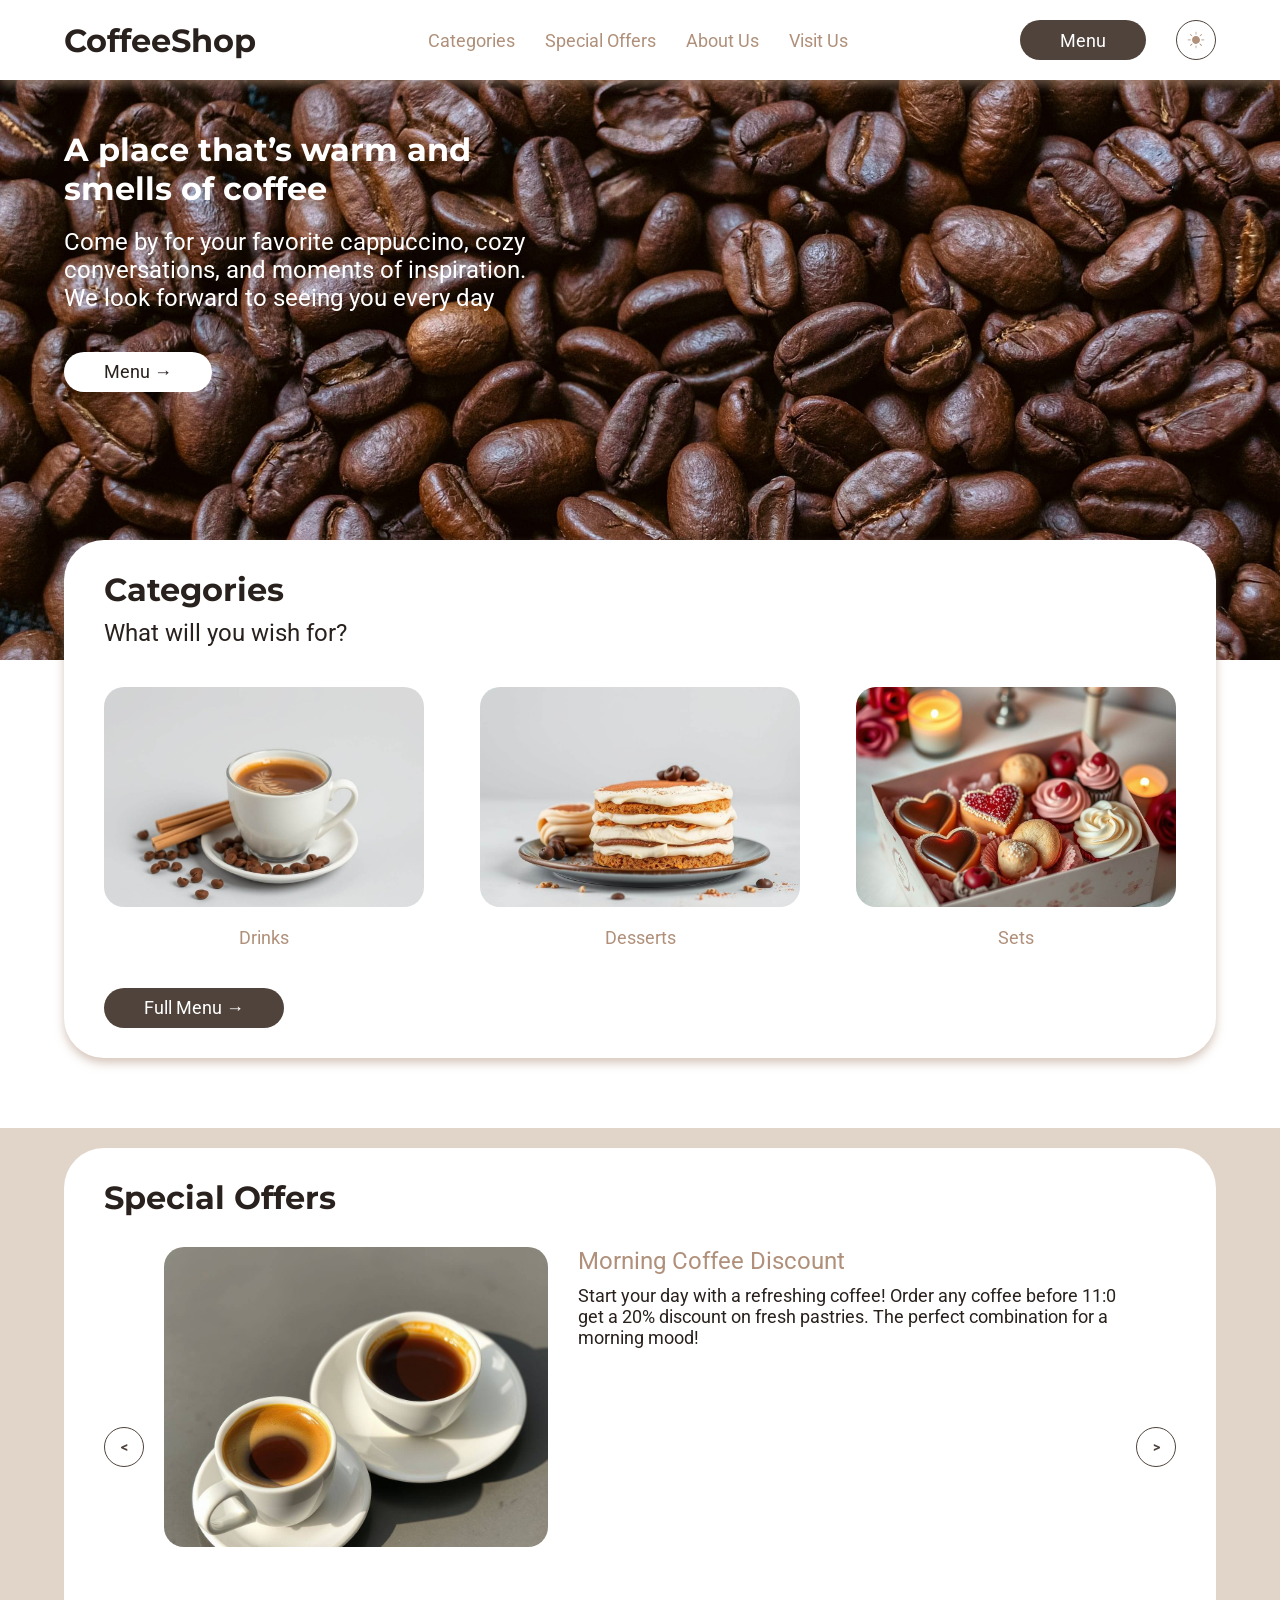
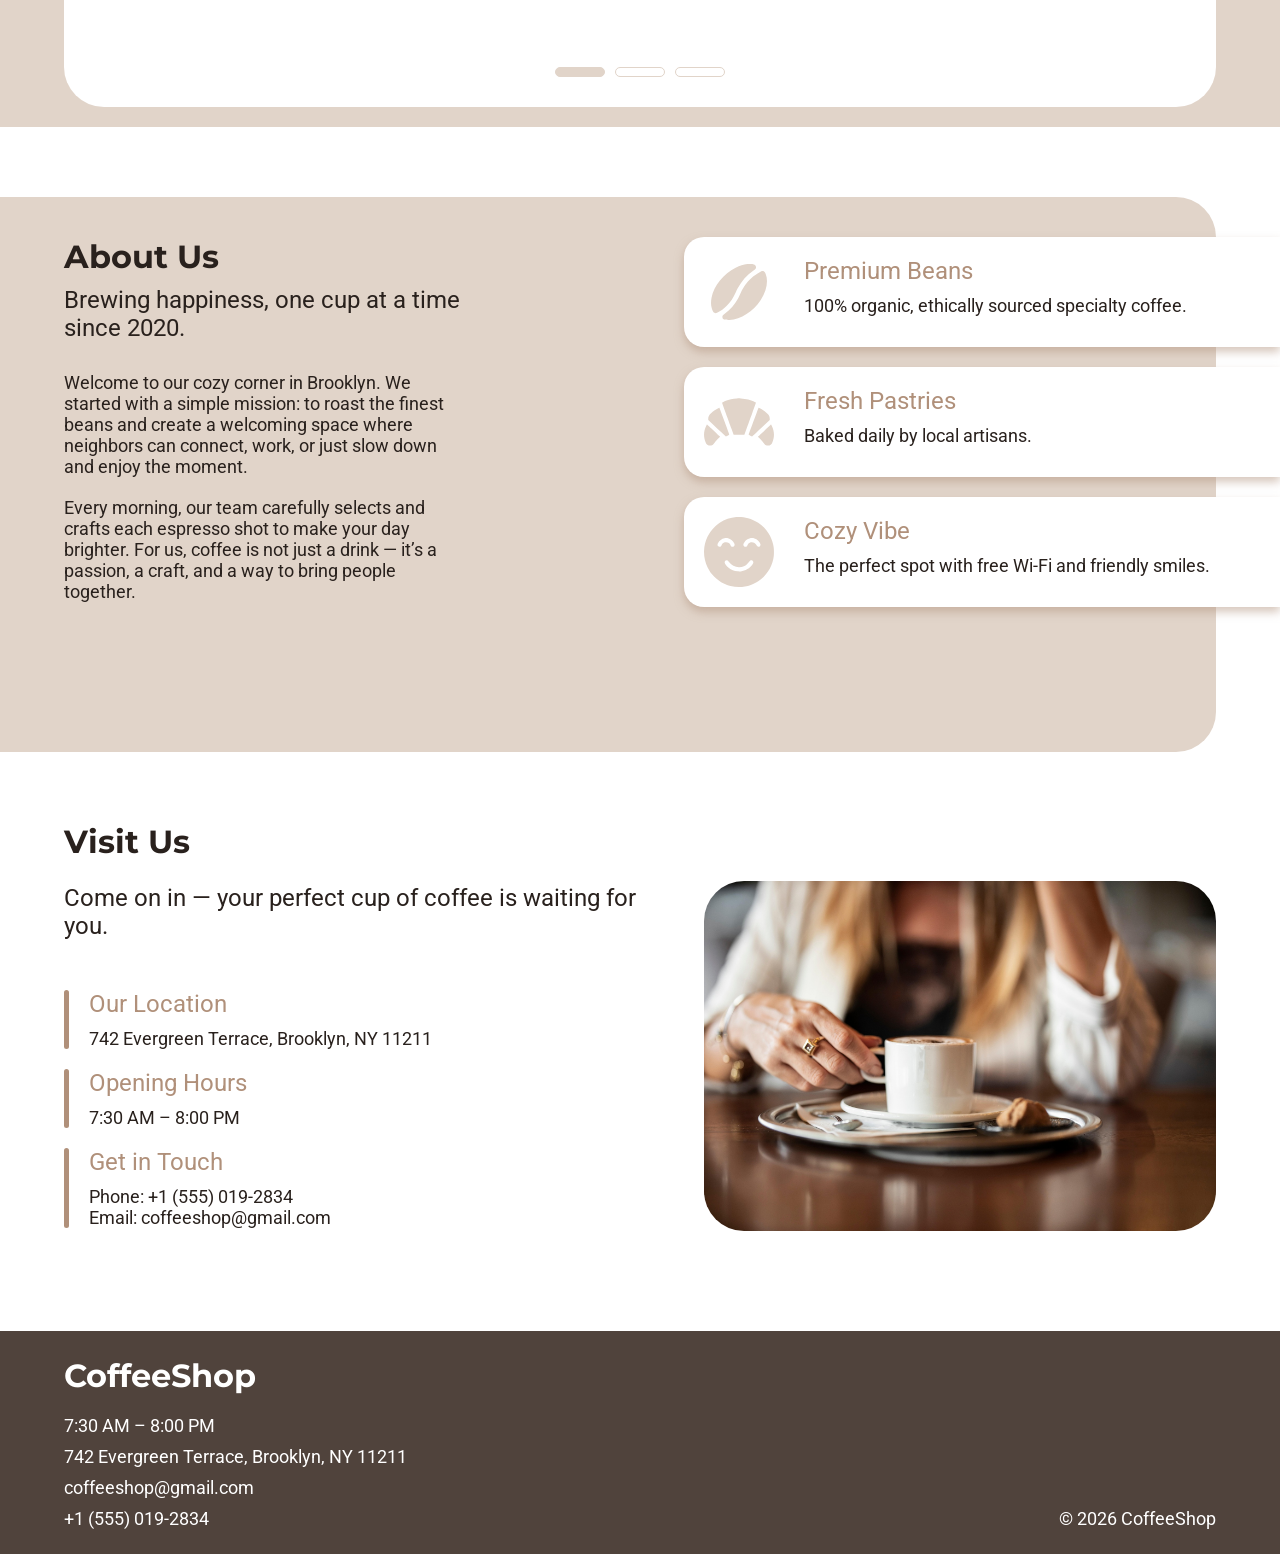
==== commit 459aeeb7: "fix: fix smooth slides changes" ====
--- a/index.html
+++ b/index.html
@@ -87,17 +87,12 @@
         <h2 class="font-title-1">Special Offers</h2>
         <div class="flex-col gap-20 special-offers__carousel">
           <div class="flex-row gap-20 carousel__viewport">
-            <button class="icon-button tablet" id="leftButton"><</button>
-              <div class="flex-row gap-30 slide">
-                <div class="image-wrapper">
-                  <img id="slideImg" src="assets/images/morning-coffee-discount.jpg" alt="Morning Coffee Discount">
-                </div>
-                <div class="flex-col gap-10">
-                  <h3 class="font-title-2 accent-text" id="slideTitle">Morning Coffee Discount</h3>
-                  <p class="font-body" id="slideDescription">Start your day with a refreshing coffee! Order any coffee before 11:00 and get a 20% discount on fresh pastries. The perfect combination for a morning mood!</p>
-                </div>
+            <button class="icon-button tablet" onclick="slideToLeft()" id="leftButton">&lt;</button>
+            <div class="slider" id="slider">
+              <div class="slides" id="slides">
               </div>
-            <button class="icon-button tablet" id="rightButton">></button>
+            </div>
+            <button class="icon-button tablet" onclick="slideToRight()" id="rightButton">&gt;</button>
           </div>
           <div class="flex-row gap-10" id="sliderIndicators">
             <div class="carousel__indicator active"></div>
--- a/css/style.css
+++ b/css/style.css
@@ -53,6 +53,7 @@
   flex-direction: column;
   min-height: 100vh;
   background-color: var(--color-background);
+  transition: background-color 0.2s;  
 }
 
 main{
@@ -92,10 +93,31 @@
 
 a {
   text-decoration: none;
-}
-
-a:hover {
-  text-decoration: underline;
+  transition: 0.2s;
+  position: relative;
+}
+
+a::before {
+  content: ' ';
+  display: block;
+  position: absolute;
+  bottom: -5px;
+  height: 3px;
+  width: 0;
+  border-radius: 10px;
+  transition: 0.3s;
+}
+
+.header a::before{
+  background-color: var(--color-light-accent);
+}
+
+.footer a::before{
+  background-color: var(--color-white);
+}
+
+a:hover::before {
+  width: 100%;
 }
 
 h1 a {
@@ -107,6 +129,7 @@
   font-size: var(--fs-h1);
   font-weight: var(--fw-bold);
   color: var(--color-text-main);
+  transition: color 0.2s;
 }
 
 .font-title-2 {
@@ -114,6 +137,7 @@
   font-size: var(--fs-h2);
   font-weight: var(--fw-regular);
   color: var(--color-text-main);
+  transition: color 0.2s;
 }
 
 .font-body {
@@ -121,6 +145,7 @@
   font-size: var(--fs-body);
   font-weight: var(--fw-regular);
   color: var(--color-text-main);
+  transition: color 0.2s;
 }
 
 .font-caption {
@@ -128,6 +153,7 @@
   font-size: var(--fs-caption);
   color: var(--color-text-main);
   font-weight: var(--fw-regular);
+  transition: color 0.2s;
 }
 
 .white-text {
@@ -154,6 +180,7 @@
   position: sticky;
   z-index: 10;
   top: 0;
+  transition: background-color 0.2s;
 }
 
 .header ul, .footer ul {
@@ -242,6 +269,7 @@
   border-radius: 40px;
   padding: 30px 40px;
   margin-top: -190px;
+  transition: background-color 0.2s;
   background-color: var(--color-background);
 
   .image-wrapper{
@@ -268,6 +296,7 @@
   position: relative;
   border-radius: 0 40px 40px 0;
   background-color: var(--color-second-background);
+  transition: background-color 0.2s;
   margin-right: calc(( 100vw - 1200px)/2);
   padding: 40px 0 150px;
   padding-left: calc(( 100vw - 1200px)/2);
@@ -293,6 +322,7 @@
   border-radius: 20px 0 0 20px;
   background-color: var(--color-background);
   padding-right: calc(( 100vw - 1100px)/2);
+  transition: background-color 0.2s;
 }
 
 .visit-us {
@@ -384,10 +414,27 @@
     height: 400px;
     border-radius: 20px;
   }
+  
+  .slider {
+    overflow: hidden;
+    position: relative;
+    width: 100%;
+    height: 400px;
+  }
+  
+  .slides {
+    display: flex;
+    width: min-content;
+    position: absolute;
+    left: 0;
+    transition: 0.2s;
+  }
 
   .slide {
-    width: 100%;
-  }
+    width: 1000px;
+    flex-shrink: 0;
+  }
+
 
 }
 
@@ -400,6 +447,7 @@
   height: 10px;
   border: 1px solid var(--color-second-background);
   border-radius: 100px;
+  transition: background-color 0.2s, border 0.2s;
 }
 
 .carousel__indicator.active {
@@ -408,12 +456,14 @@
 
 .special-offers {
   background-color: var(--color-second-background);
+  transition: background-color 0.2s;
   padding: 20px 0;
 
   .main-container {
     border-radius: 40px;
     padding: 30px 40px;
     background-color: var(--color-background);
+    transition: background-color 0.2s;
   }
 }
 
@@ -475,6 +525,7 @@
   background-color: var(--color-background);
   border-radius: 20px;
   width: min-content;
+  transition: background-color 0.2s;
 
   .image-wrapper {
     width: 320px;
@@ -543,7 +594,7 @@
   z-index: 100;
   top: calc(40vh/2);
   left: -100%;
-  transition: 0.3s;
+  transition: 0.2s;
 
   .image-wrapper {
     width: 400px;
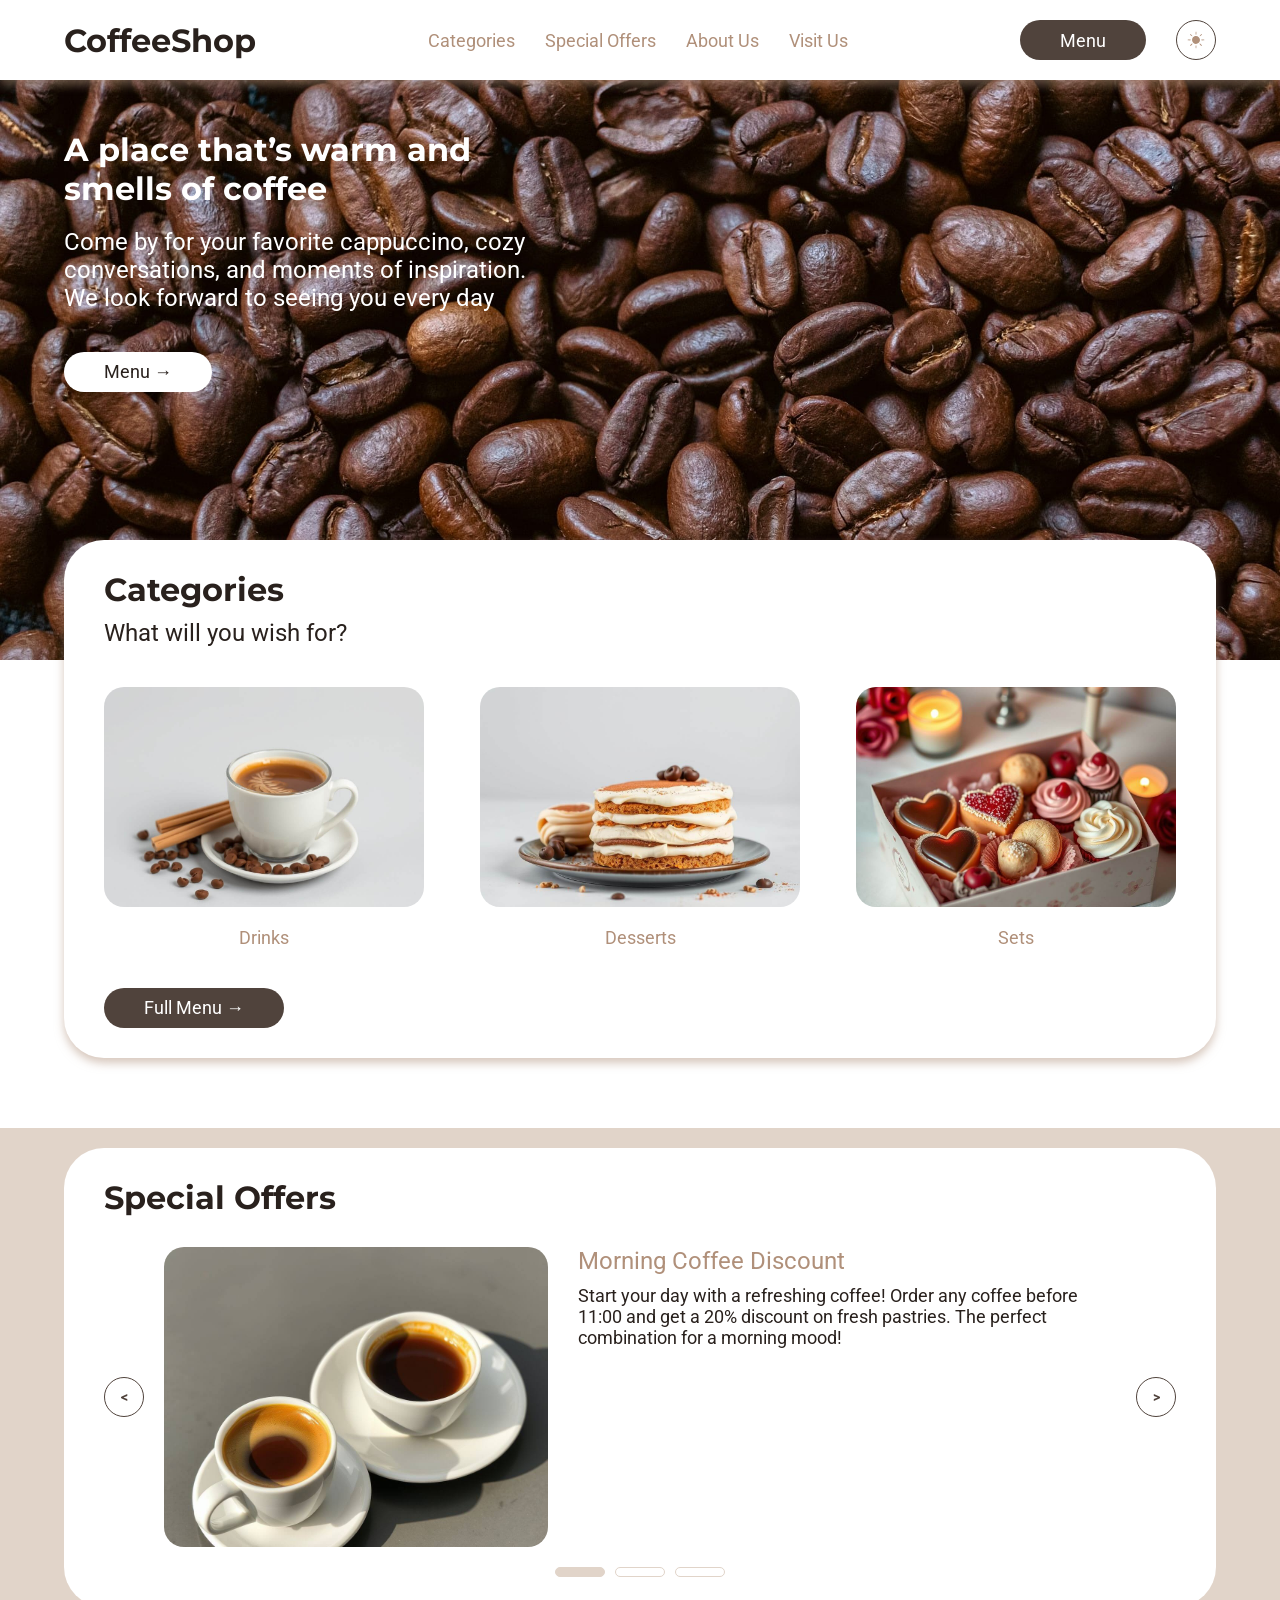
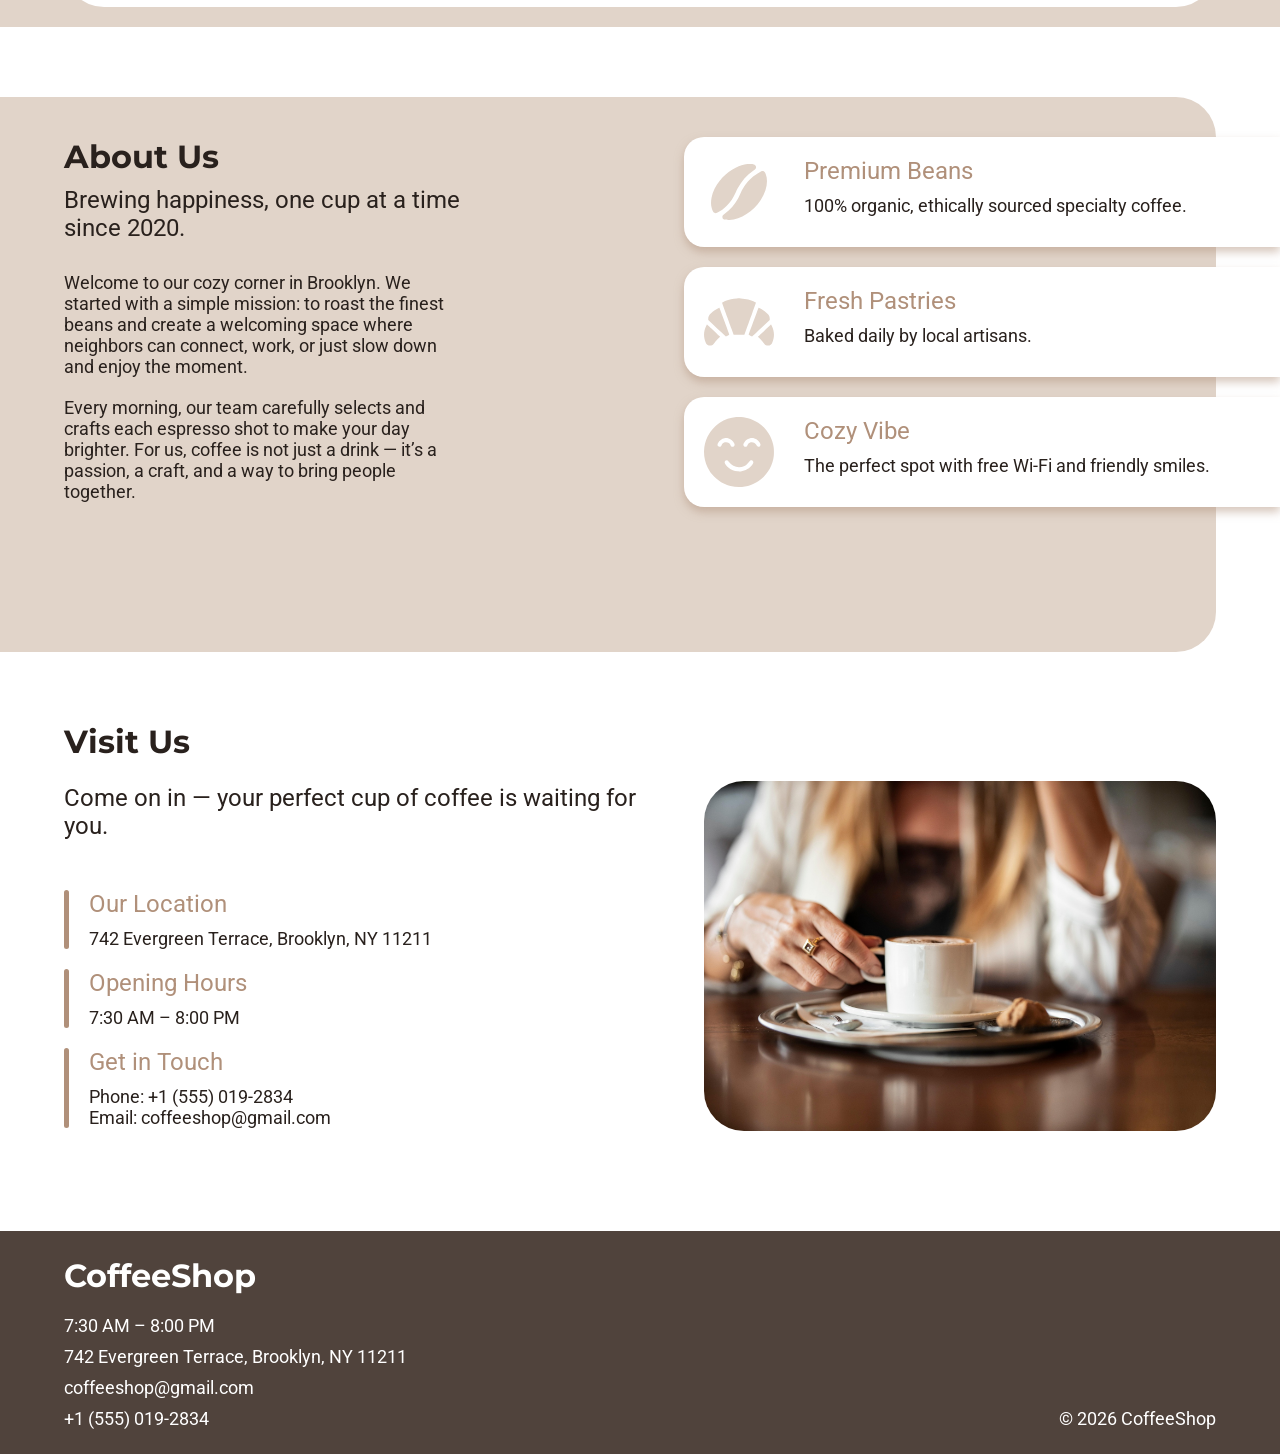
==== commit c102de8e: "feat: add scroll block with burger menu" ====
--- a/index.html
+++ b/index.html
@@ -21,12 +21,18 @@
       </nav>
       <div class="flex-row gap-30">
         <button class="main-button desktop" onclick="window.location.href='menu.html'">Menu</button>
-        <button class="icon-button burger-button" id="burgerButton"><img src="assets/images/burger-light.svg" alt="Burger Menu" id="burgerButtonIcon"></button>
+        <button class="icon-button burger-button" id="burgerButton">
+          <div class="flex-col burger-icon">
+            <div class="burger-line top"></div>
+            <div class="burger-line bottom"></div>
+          </div>
+        </button>
         <button class="icon-button" onclick="changeTheme()" id="themeButton"><img src="assets/images/dark-theme.svg" alt="Change theme" id="themeButtonIcon"></button>
       </div>
     </div>
   </header>
   <main class="flex-col gap-70">
+    <div class="backdrop" id="backdrop"></div>
     <div id="burgerMenu" class="burger-menu main-container drop-shadow">
       <nav>
         <ul class="flex-col gap-20 header-nav">
--- a/css/style.css
+++ b/css/style.css
@@ -27,6 +27,10 @@
 
   .drop-shadow {
     filter: drop-shadow(0px 5px 5px var(--clr-primitive-black-50));
+  }
+
+  .backdrop {
+    background-color: var(--clr-primitive-black-80);
   }
 }
 
@@ -45,6 +49,10 @@
   
   .drop-shadow {
     filter: drop-shadow(0px 5px 5px var(--clr-primitive-light-brown-50));
+  }
+
+  .backdrop {
+    background-color: var(--clr-primitive-black-50);
   }
 }
 
@@ -74,6 +82,7 @@
   --clr-primitive-beige: #E1D4C9;
   --clr-primitive-black: #29211d;
   --clr-primitive-black-50: #29211dbe;
+  --clr-primitive-black-80: #16120fbe;
 
   --color-text-main: var(--clr-primitive-black);
   --color-text-accent: var(--clr-primitive-light-brown);
@@ -178,7 +187,7 @@
 .header {
   background-color: var(--color-background);
   position: sticky;
-  z-index: 10;
+  z-index: 20;
   top: 0;
   transition: background-color 0.2s;
 }
@@ -424,14 +433,14 @@
   
   .slides {
     display: flex;
-    width: min-content;
+    width: 100%;
     position: absolute;
     left: 0;
     transition: 0.2s;
   }
 
   .slide {
-    width: 1000px;
+    width: 100%;
     flex-shrink: 0;
   }
 
@@ -475,8 +484,8 @@
   top: -100%;
   left: 50vw;
   transform: translateX(-50%);
-  z-index: 5;
-  transition: 0.3s;
+  z-index: 15;
+  transition: 0.2s;
 
   ul {
     list-style: none;
@@ -485,6 +494,36 @@
 
 .burger-button {
   display: none;
+}
+
+.burger-icon {
+  width: 20px;
+  height: 20px;
+  position: relative;
+}
+
+.burger-line{
+  background-color: var(--color-buttons);
+  height: 2px;
+  width: 100%;
+  border-radius: 10px;
+  position: absolute;
+  transition: 0.2s;
+}
+.burger-line.top{
+  top: 5px;
+}
+.burger-line.bottom{
+  bottom: 5px;
+}
+
+.burger-button.active .burger-line.top{
+  rotate: 45deg;
+  top: 9px;
+}
+.burger-button.active .burger-line.bottom {
+  rotate: -45deg;
+  bottom: 9px;
 }
 
 .burger-menu.active {
@@ -526,17 +565,17 @@
   border-radius: 20px;
   width: min-content;
   transition: background-color 0.2s;
+  cursor: pointer;
 
   .image-wrapper {
     width: 320px;
     height: 270px;
     border-radius: 10px;
-    cursor: pointer;
   }
  
-  img:hover {
-    transform: scale(115%);
-  }
+}
+.menu-item:hover img {
+  transform: scale(115%);
 }
 
 .top-section {
@@ -577,7 +616,6 @@
   opacity: 0;
   pointer-events: none;
   transition: opacity 0.3s ease;
-  background-color: var(--clr-primitive-black-50);
 }
 
 .backdrop.active {
@@ -638,8 +676,9 @@
 }
 
 .modal-button {
-  width: 50px;
+  min-width: 50px;
   height: 50px;
+  padding: 0 15px;
   border: 1px solid var(--color-light-accent);
   background-color: var(--color-background);
   border-radius: 100px;
@@ -677,6 +716,9 @@
       width: 30vw;
       height: 300px;
     }
+    .slider {
+      height: 300px;
+    }
   }
 
   .menu {
@@ -769,6 +811,9 @@
     .image-wrapper {
       width: 100%;
       height: 350px;
+    }
+    .slider {
+      height: 500px;
     }
   }
   .slide{
